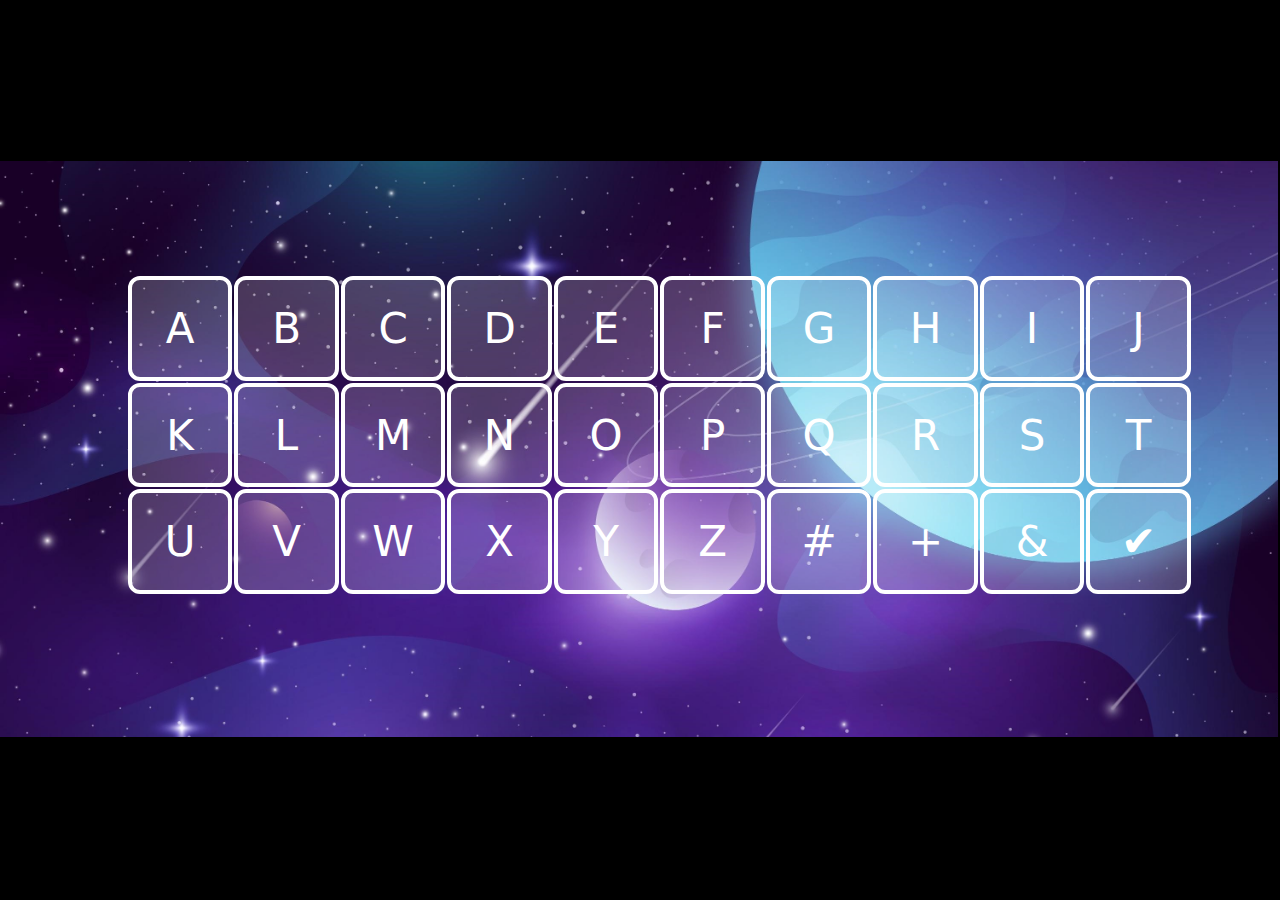
==== index.html @ 370e0429 "fixed random drops to include correct words" ====
<!DOCTYPE html>
<html lang="en">

<head>
    <meta charset="UTF-8" />
    <title>Artem's Picture Fall</title>
    <meta charset="UTF-8"
        name="viewport"
        content="width=device-width, user-scalable=no" />

    <script language="javascript"
        type="text/javascript"
        src="./important_files/picturefall_logic.js"></script>
    <script language="javascript"
        type="text/javascript"
        src="./important_files/keywords_config.js"></script>

    <link rel="stylesheet"
        href="./important_files/global_styles.css">
    </link>
</head>

<body>

    <div id="MAIN_WRAPPER">
        <div style="background-color: black"
            id="MAIN_SCREEN"></div>
    </div>
    <script>
        let TIME_PER_PLAYER = 61;

        let LEFT_PADDING = width * 0.1;
        let LETTER_WIDTH = width / 20;
        let COL_NUM = 10;
        let TOP_PADDING = height * 0.2;

        let SESSION_WORDS = [];
        let SESSION_LETTERS = [];
        let CURRENT_REQUIRED_WORDS = [];
        let SELECTED_LETTERS = [];
        let CURRENT_POINTS = 0;
        let TOTAL_POINTS = 0;
        let POINT_LEADERBOARD = [];

        let EXTRAS_MODE = false;
        let EXTRA_KEYWORDS_CONFIG = {};


        let CHOSEN_WORD_ARRAY = null;

        function setup() {
            LEFT_PADDING = width * 0.1;
            LETTER_WIDTH = width / 12;
            COL_NUM = 10;
            TOP_PADDING = height * 0.1;
            setupKeyboard().then((x) => {
                SELECTED_LETTERS = x.letters.split("").map((x) => x.toLowerCase());
                if (Object.keys(x).includes("words") && x.words !== undefined) {
                    CHOSEN_WORD_ARRAY = WORD_ARRAYS[x.words];
                    console.log(CHOSEN_WORD_ARRAY);
                    SELECTED_LETTERS = ["#"];
                }
                if (SELECTED_LETTERS.length === 0) {
                    SELECTED_LETTERS = ["&"];
                }
                x.removeFn();
                play();
                selectPlayLetter().then((y) => {
                    y.removeFn();
                    SESSION_LETTERS = y.letters;
                    startScreen().then(() => {
                        setPointsText(CURRENT_POINTS);
                        setStreakText(1);
                        IS_TIME_TICKING = true;
                        startDropping(y.letters);
                        toggleHeader();
                    });
                });
            });
        }

        let headerDiv = {};

        function toggleHeader() {
            if (checkObj(headerDiv)) {
                headerDiv.remove();
                headerDiv = {};
            } else {
                headerDiv = new Rectangle(0, 0, width, height / 5);
                headerDiv.set("backgroundColor", "rgba(255,255,255,0.5)");
                const LEFT_OFFSET = width / 3.4;
                CURRENT_REQUIRED_WORDS.forEach((word, i) => {
                    let letter = word.letter;
                    let url = word.url;
                    const IMAGE_WIDTH = width / 20;
                    const IMAGE_PADDING = width / 500;

                    function getXY(index) {
                        let offset = LEFT_OFFSET + width / 4 + width / 500;
                        let x = offset + (index % 5) * (IMAGE_WIDTH + IMAGE_PADDING);
                        let y = IMAGE_PADDING + ((i / 5) | 0) * IMAGE_WIDTH;
                        return {
                            x: x,
                            y: y,
                        };
                    }
                    let img = new Img(url, getXY(i).x, getXY(i).y, IMAGE_WIDTH).onLoad(() => {
                        img = img.asSquare();
                        //img.fromCenter();
                        img.set("backgroundColor", "rgba(125,125,255,0.5)");
                        img.set("borderRadius", r(width / 100) + "px");
                        headerDiv.attach(img);
                    });
                });
            }
        }

        let timeP = {};
        let SHOW_SPLIT_LINE = false;

        function setTimeText(num) {
            function makeString(num) {
                return num + "s";
            }
            let color = "black";
            if (num <= 15) {
                color = "yellow";
            }
            if (num <= 5) {
                color = "red";
            }
            if (checkObj(timeP)) {
                timeP.string = makeString(num);
                timeP.color = color;
                timeP.set("border", color + " solid 3px");
            } else {
                timeP = new P(makeString(CURRENT_POINTS + num), width / 2, width / 35, r(width / 20)).fromCenter();
                timeP.color = color;
                timeP.set("backgroundColor", "rgba(255,255,255,0.8)");
                timeP.set("border", color + " solid 3px");
                timeP.set("borderRadius", r(width / 50) + "px");
                timeP.zIndex = 100;
                let line = Line.fromAngle(timeP.width / 2, timeP.height, height, 90, 2);
                line.color = "black";
                line.set("border", "dashed white 3px");
                timeP.attach(line);
                line.zIndex = 99;
                if (!SHOW_SPLIT_LINE) line.set("display", "none");
                timeP.shape.addEventListener("click", () => {
                    if (SHOW_SPLIT_LINE) {
                        line.set("display", "none");
                    } else {
                        line.set("display", "");
                    }
                    SHOW_SPLIT_LINE = !SHOW_SPLIT_LINE;
                });
            }
        }

        let pointsP = {};
        let IS_ADDING_POINTS = false;
        let points_queue = [];

        function setPointsText(num, dontAdd) {
            function makeString(num) {
                return "Points: " + (num | 0) + "   ";
            }
            if (IS_ADDING_POINTS) {
                points_queue.push(num);
                return;
            }
            IS_ADDING_POINTS = true;
            let final_points = CURRENT_POINTS + num;
            let initial_points = CURRENT_POINTS;
            if (checkObj(pointsP)) {
                let chunk = num / 17;
                if (IS_TIME_TICKING) {
                    for (let i = 0; i < 18; i++) {
                        pointsP.set("textShadow", "lightgreen 0 0 5px");
                        if (i === 17 && !dontAdd) {
                            CURRENT_POINTS += num;
                            TOTAL_POINTS += num;
                        }
                        setTimeout(() => {
                            if (IS_TIME_TICKING) {
                                if (i === 17) {
                                    pointsP.string = makeString(final_points);
                                    pointsP.set("textShadow", "");
                                    IS_ADDING_POINTS = false;
                                    if (points_queue.length > 0) {
                                        let nextNum = points_queue.shift();
                                        setPointsText(nextNum);
                                    }
                                } else {
                                    initial_points += chunk;
                                    pointsP.string = makeString(initial_points | 0);
                                }
                            }
                        }, i * 30);
                    }
                } else {
                    if (!dontAdd) {
                        CURRENT_POINTS += num;
                        TOTAL_POINTS += num;
                    }
                }
            } else {
                pointsP = new P(makeString(CURRENT_POINTS + num), width / 50, width / 50, r(width / 20));
                pointsP.color = "blue";
                pointsP.set("backgroundColor", "rgba(255,255,255,0.8)");
                pointsP.set("border", "blue solid 3px");
                pointsP.set("borderRadius", r(width / 50) + "px");
                pointsP.zIndex = 100;
                IS_ADDING_POINTS = false;
                if (!dontAdd) {
                    CURRENT_POINTS += num;
                    TOTAL_POINTS += num;
                }
            }
        }

        let streakP = {};

        function setStreakText(num) {
            let string = "x" + (num | 0);
            let color = getValue('streakColor', num)
            if (checkObj(streakP)) {
                streakP.string = string;
                streakP.color = color;
                streakP.set("border", color + " solid 3px");
            } else {
                streakP = new P(string, width - width / 6, width / 50, r(width / 20));
                streakP.color = color;
                streakP.set("backgroundColor", "rgba(255,255,255,0.8)");
                streakP.set("border", color + " solid 3px");
                streakP.set("borderRadius", r(width / 50) + "px");
                streakP.zIndex = 100;
            }
        }

        function nextRelay() {
            stop();
            PLAYER_TIME_LEFT = TIME_PER_PLAYER;
            return new Promise((resolve) => {
                fadeScreen("rgba(0,0,0,0.7)", 15).then((fadeOut) => {
                    let goodJob = new P("Good Job!", width / 2, height * 0.1, r(width / 20) + "px").fromCenter();
                    goodJob.color = "lightgreen";
                    goodJob.zIndex = 16;
                    setTimeout(() => {
                        //SHOW THIS ROUNDS POINTS
                        let currentPointsP = new P("Your Points: 0", width / 2, height * 0.2, r(width / 22) + "px").fromCenter();
                        currentPointsP.zIndex = 16;
                        currentPointsP.color = "lightblue";
                        let chunk = CURRENT_POINTS / 60;
                        let counter = 0;
                        POINT_LEADERBOARD.push(CURRENT_POINTS);
                        for (let i = 0; i <= 60; i++) {
                            //DO INCREMENT
                            setTimeout(() => {
                                if (i === 60) {
                                    currentPointsP.string = "Your Points: " + r(CURRENT_POINTS);
                                    setTimeout(() => {
                                        //SHOW TOTAL POINTS FOR THIS SESSION
                                        let counter2 = TOTAL_POINTS - CURRENT_POINTS;
                                        let totalPointsP = new P("Everybody's Points: " + counter2, width / 2, height * 0.3, r(width / 22)).fromCenter();
                                        totalPointsP.zIndex = 16;
                                        totalPointsP.color = "lightred";
                                        let chunk = CURRENT_POINTS / 60;
                                        let topScoresP = new P("Top Scores", width * 0.8, height * 0.1, r(width / 30) + "px").fromCenter();
                                        let numPs = [];
                                        for (let i = 0; i <= 60; i++) {
                                            //show leaderboard
                                            topScoresP.zIndex = 19;
                                            POINT_LEADERBOARD.sort((a, b) => a < b).forEach((num, i) => {
                                                if (i > 9) return;
                                                let numP = new P(num, width * 0.8, height / 8 + (i + 1) * height * 0.07, r(width / 40) + "px").fromCenter();
                                                numP.zIndex = 19;
                                                numPs.push(numP);
                                            });
                                            //do decrement of current points and increment total points
                                            setTimeout(() => {
                                                if (i === 60) {
                                                    totalPointsP.string = "Everybody's Points: " + TOTAL_POINTS;
                                                    currentPointsP.string = "Your Points: " + 0;
                                                    setTimeout(() => {
                                                        currentPointsP.remove(); //delay this
                                                    }, 100);
                                                    resolve({
                                                        fadeOut: fadeOut,
                                                        removeFn: () => {
                                                            totalPointsP.remove();
                                                            goodJob.remove();
                                                            topScoresP.remove();
                                                            numPs.forEach((x) => {
                                                                x.remove();
                                                            });
                                                        },
                                                    });
                                                } else {
                                                    counter -= chunk;
                                                    counter2 += chunk;
                                                    currentPointsP.string = "Your Points: " + r(counter);
                                                    totalPointsP.string = "Total Points: " + r(counter2);
                                                }
                                            }, i * 17);
                                        }
                                    }, 3000);
                                } else {
                                    counter += chunk;
                                    currentPointsP.string = "Your Points: " + r(counter);
                                }
                            }, i * 17);
                        }
                    }, 500);
                });
            });
        }

        function startScreen() {
            let LETTER_WIDTH = width / 10;
            let yourGoal = new P("Your Goal:", width / 2, width * 0.1, r(width / 20)).fromCenter();
            yourGoal.zIndex = 16;
            yourGoal.color = "lightgreen";
            CURRENT_REQUIRED_WORDS = [];
            let stuffToDelete = [];
            stuffToDelete.push(yourGoal);
            SESSION_WORDS = shuffle(SESSION_WORDS)
            console.log(SESSION_WORDS)
            SESSION_WORDS.forEach((word, i) => {
                let letter = word.letter;
                let url = word.url

                function getXY(index) {
                    let x = width / 2 - LETTER_WIDTH * (Math.min(SESSION_WORDS.length / 2, 5) - (index % 10));
                    let y = height * 0.5 + LETTER_WIDTH * ((index / 10) | 0);
                    return {
                        x: x,
                        y: y,
                    };
                }
                let img = new Img(url, getXY(i).x, getXY(i).y, LETTER_WIDTH).onLoad(() => {
                    img = img.asSquare();
                    CURRENT_REQUIRED_WORDS.push(word);
                    img.shape.addEventListener("click", () => {
                        if (CURRENT_REQUIRED_WORDS.includes(word)) {
                            CURRENT_REQUIRED_WORDS.splice(CURRENT_REQUIRED_WORDS.indexOf(word), 1);
                            img.attachments.imgs[0].set("opacity", "0");
                        } else {
                            CURRENT_REQUIRED_WORDS.push(word);
                            img.attachments.imgs[0].set("opacity", "1");
                        }
                    });
                    img.zIndex = 16;
                    img.set("backgroundColor", "rgba(200,255,200,0.5)");
                    img.set("borderRadius", r(width / 100) + "px");
                    stuffToDelete.push(img);
                });
            });
            let goBtn = new P("GO", width * 0.05, height * 0.1, r(width / 20)).fromCenter();
            goBtn.zIndex = 16;
            goBtn.set("backgroundColor", "lightgreen");
            goBtn.color = "green";
            goBtn.set("borderColor", "green");
            goBtn.set("borderRadius", r(width / 100) + "px");
            stuffToDelete.push(goBtn);
            return new Promise((resolve) => {
                goBtn.shape.addEventListener("click", () => {
                    stuffToDelete.forEach((x) => {
                        x.remove();
                    });
                    resolve();
                });
            });
        }

        function createPathObjects(arrayOfWords) {
            let objs = [];
            arrayOfWords.forEach((word) => {
                let letter = word[0];
                let found = EXTRA_KEYWORDS_CONFIG[letter].filter((x) => x.name == word);
                if (found.length) {
                    objs.push(found[0]);
                } else {
                    console.error('didnt find ' + word)
                }
            });
            return objs;
        }

        function selectPlayLetter() {
            let stuffToDelete = [];
            SESSION_WORDS = [];
            let LAST_Y = TOP_PADDING
            return new Promise((resolve) => {
                let chosenFew = [];
                let imgs = [];
                SELECTED_LETTERS.forEach((letter, i) => {
                    let objectToProcess = {};
                    let ONLY_EXTRAS = false;
                    let pDiv = {};
                    let left_padding = width * 0.3;
                    if (SELECTED_LETTERS.length > 3) {
                        LETTER_WIDTH = width * 0.05
                    }
                    if (alphabet.split("").includes(letter)) {
                        pDiv = new P(letter.toUpperCase() + ": ", left_padding - LETTER_WIDTH, LAST_Y, LETTER_WIDTH).fromCenter();
                        objectToProcess = KEYWORDS_CONFIG[letter];
                        pDiv.color = "yellow";
                        stuffToDelete.push(pDiv);
                    } else if (["&"].includes(letter)) {
                        ONLY_EXTRAS = true;
                        left_padding = width * 0.2
                        objectToProcess = KEYWORDS_CONFIG['animals'];
                    } else if ((letter == "+")) {
                        ONLY_EXTRAS = true;
                        left_padding = width * 0.2
                        objectToProcess = KEYWORDS_CONFIG['characters'];
                    } else if (letter == '#') {
                        CHOSEN_WORD_ARRAY.forEach(word => {
                            //try main letter
                            if (KEYWORDS_CONFIG[word[0]][word]) {
                                objectToProcess[word] = KEYWORDS_CONFIG[word[0]][word]
                            } else {
                                //in cases like box is x, we need to search for it..
                                let all_words = {}
                                Object.keys(KEYWORDS_CONFIG).forEach(x => {
                                    Object.keys(KEYWORDS_CONFIG[x]).forEach(word => {
                                        all_words[word] = x
                                    })
                                })
                                if (all_words[word]) {
                                    objectToProcess[word] = all_words[word]
                                } else {
                                    console.log(word + ' doesnt exist')
                                }
                            }
                        })
                        KEYWORDS_CONFIG['#'] = objectToProcess
                        ONLY_EXTRAS = true;
                        left_padding = width * 0.2
                    }
                    let IMAGE_WIDTH = width * 0.06
                    if (SELECTED_LETTERS.length > 3) {
                        IMAGE_WIDTH = width * 0.04
                    }

                    shuffle(Object.keys(objectToProcess)).splice(0, 50).forEach((name, j) => {
                        let url = objectToProcess[name];
                        let x_index = ONLY_EXTRAS ? j % 10 : j % 8
                        let y_index = ONLY_EXTRAS ? (j / 10) | 0 : (j / 8) | 0

                        let img = new Img(url, left_padding + IMAGE_WIDTH * x_index, LAST_Y + LETTER_WIDTH * y_index, IMAGE_WIDTH).onLoad(() => {
                            img.name = name;
                            img = img.asSquare();
                            img.y -= LETTER_WIDTH / 2;
                            img.set("border", "solid transparent 3px");
                            let obj = {
                                name: name,
                                url: url,
                                letter: letter
                            }
                            img.shape.addEventListener("click", () => {
                                if (SESSION_WORDS.includes(obj)) {
                                    img.set("border", "solid transparent 3px");
                                    SESSION_WORDS.splice(SESSION_WORDS.indexOf(obj), 1);
                                    chosenFew.splice(SESSION_WORDS.indexOf(letter), 1);
                                } else {
                                    if (SESSION_WORDS.length >= 20) {
                                        let toRemove = SESSION_WORDS[0];
                                        imgs.filter((x) => x.name === toRemove)[0].shape.click();
                                    }
                                    SESSION_WORDS.push(obj);
                                    chosenFew.push(letter)
                                    img.set("border", "solid green 3px");
                                    img.set("borderRadius", width / 10 + "px");
                                }
                            });
                            stuffToDelete.push(img);
                        });
                        if (j == (Object.keys(objectToProcess)).splice(0, 50).length - 1) {
                            LAST_Y = LAST_Y + LETTER_WIDTH * (y_index + 1)
                        }
                        imgs.push(img);
                    });
                    if (!ONLY_EXTRAS) {
                        pDiv.shape.addEventListener("click", () => {
                            imgs.forEach((x) => {
                                console.log(x)
                                if (x.name[0] == letter) x.shape.click();
                            });
                        });
                    }
                    let checkDiv = new P("✔", 10, 10, r(width / 30) + "px");
                    checkDiv.color = "green";
                    stuffToDelete.push(checkDiv);
                    checkDiv.shape.addEventListener("click", () => {
                        resolve({
                            letters: chosenFew,
                            removeFn: () => {
                                stuffToDelete.forEach((x) => {
                                    x.remove();
                                });
                            },
                        });
                    });
                });
            });
        }

        function makeLetter(letter, x, y) {
            let div = new Square(x, y, LETTER_WIDTH - 10);
            div.set("border", "solid white " + r(width / 300) + "px");
            div.set("borderRadius", r(width / 100) + "px");
            div.set("display", "grid");
            div.set("justify-items", "center");
            div.set("backgroundColor", "rgba(255,255,255,0.2)");
            let l = new P(letter, 0, 0);
            l.set("position", "");
            l.set("color", "white");
            l.set("font-family", "sans");
            l.set("font-size", r(width / 30) + "px");
            l.set("padding", "0");
            l.set("margin", "auto 0");
            div.letter = letter;
            div.attach(l);
            return div;
        }

        function setupKeyboard() {
            let alphabet_divs = [];
            return new Promise((resolve) => {
                let selectedletters = "";
                let wordArray = undefined;
                (alphabet.toUpperCase() + "#+&✔").split("").forEach((letter, i) => {
                    let div = makeLetter(letter, LEFT_PADDING + LETTER_WIDTH * (i % COL_NUM), height * 0.2 + LETTER_WIDTH * ((i / COL_NUM) | 0));
                    div.shape.addEventListener("click", () => {
                        div.set("border", "green solid " + r(width / 300) + "px");
                        if (["+", "#", "&"].includes(letter)) {
                            selectedletters = letter;
                            //fancy way of setting the other numbers to white
                            alphabet_divs
                                .filter((x) => letter != x.letter)
                                .forEach((x) => {
                                    x.set("border", "white solid " + r(width / 300) + "px");
                                });
                            if (letter === "#") {
                                let d = new Div(width * 0.1, height * 0.1, width * 0.6, height * 0.6);
                                d.color = "white";
                                WORD_ARRAYS.forEach((x, i) => {
                                    let p = new P(x.slice(0, 5).join(', '), 0, i * d.height * 0.07)
                                    p.color = 'black'
                                    d.attach(p)
                                    p.shape.addEventListener('click', ev => {
                                        wordArray = i;
                                        console.log(i)
                                        d.remove();
                                    })
                                })
                            }
                        } else if (alphabet.toUpperCase().includes(letter)) {
                            if (selectedletters.includes(letter)) {
                                selectedletters = selectedletters.replace(letter, "");
                                div.set("border", "white solid " + r(width / 300) + "px");
                            } else {
                                if (selectedletters.length >= 4) {
                                    let toRemove = selectedletters[0];
                                    selectedletters = selectedletters.slice(1);
                                    alphabet_divs.filter((x) => x.letter === toRemove)[0].set("border", "white solid " + r(width / 300) + "px");
                                }
                                selectedletters += letter;
                            }
                        } else {
                            resolve({
                                letters: selectedletters,
                                words: wordArray,
                                removeFn: function () {
                                    alphabet_divs.forEach((div) => {
                                        div.remove();
                                    });
                                },
                            });
                        }
                    });
                    alphabet_divs.push(div);
                });
            });
        }



        let clickColumns = 15;
        let doubleClickPrevention = Array(clickColumns).fill({
            time: new Date(),
        });

        function createFaller(word_obj, fallSpeed, spinSpeed, extraPoints, color, theta, isBomb) {
            let speed = fallSpeed || getRandom(1, 3);
            let spin = spinSpeed || 0;
            theta = theta || 0;
            let faller = new FallingImg(getRandom(width * 0.1, width * 0.9), -height / 10, word_obj.name, speed, true);
            let letter = word_obj.letter;
            let url = word_obj.url
            FallingImg.createIcon(url, width / 10, width / 10, color || "blue").then((x) => {
                faller.hasNoBounds = true;
                faller.addSprite(x.fromCenter());
                faller.doFall();
                faller.angle = theta;
                faller.maxbounds.y = height * 1.2;
                faller.extraPoints = extraPoints;
                if (spin !== 0) {
                    faller.doSpin(36000, getRandom(-1) * spin);
                }
                THINGS_TO_UPDATE.push(faller);

                function handleClick() {
                    let time = doubleClickPrevention[(width / faller.x) | 0].time;
                    if (new Date() - time < 1000) {
                        console.log('too fast')
                        return;
                    }
                    doubleClickPrevention[(width / faller.x) | 0].time = new Date();
                    if (CURRENT_REQUIRED_WORDS.map(x => x.name).includes(word_obj.name)) {
                        handleCorrectWord(word_obj, faller);
                    } else {
                        handleIncorrectWord(word_obj, faller);
                    }
                    faller.kill();
                }
                if (isBomb) {
                    x.set("border", "solid red 5px");
                    let fire = new Img("./important_files/explosion.png", -width / 10, -width / 10, width / 10).onLoad(() => {
                        faller.addDeathImage(fire.shape);
                    });
                    handleClick = function (e) {
                        faller.kill();
                        showPoints(faller.x, faller.y, r(-CURRENT_POINTS / 4));
                        setPointsText(r(-CURRENT_POINTS / 4));
                        setStreakText(1);
                        CURRENT_STREAK = 0;
                        e.preventDefault();
                    };
                    let bomb = new Img("./important_files/bomb.png", width / 50, width / 50, width / 15);
                    x.attach(bomb);
                    bomb.set("opacity", "0.7");
                }
                x.shape.addEventListener("click", handleClick);
                x.shape.addEventListener("touchstart", handleClick);
            });
        }

        //======= DICTIONARIES ==========

        function getValue(dict, num) {
            let dictionary = {};
            switch (dict) {
                case 'streakColor':
                    dictionary = streakColorDict;
                    break;
                case 'multiplier':
                    dictionary = multiplierDict;
                    break;
                case 'pointsColor':
                    dictionary = pointsColorDict;
                    break;
            }
            return dictionary[Object.keys(dictionary).reduce((a, b) => {
                if (num >= a && num >= b) return Math.max(a, b);
                if (num >= a && num < b) return a;
                if (num >= b) return b;
            })]
        }

        const multiplierDict = {
            //if {key} and above, set multiplier to {value}
            1000: 64,
            50: 32,
            25: 16,
            12: 8,
            5: 4,
            3: 2,
            0: 1,
        };

        const streakColorDict = {
            //if {key} or above, return {value}
            15: 'red',
            7: 'deeppink',
            3: 'blue',
            1: 'green',
            0: 'grey',
        }

        const pointsColorDict = {
            //if {key} or above, return {value}
            100: 'yellow',
            80: 'purple',
            30: 'lightblue',
            10: 'lightgreen',
            0: 'green',
            '-1000': 'red'
        }

        function handleCorrectWord(word, data) {
            //calculate points later
            CURRENT_STREAK++;
            let extraPoints = 0;
            if (data.extraPoints) {
                extraPoints = data.extraPoints;
            }
            let numOfPoints = calculatePoints(true, CURRENT_STREAK, extraPoints);
            showPoints(data.x, data.y, numOfPoints);
            setPointsText(numOfPoints);
            setStreakText(getValue('multiplier', CURRENT_STREAK));
        }

        function handleIncorrectWord(word, data) {
            CURRENT_STREAK = 0;
            let numOfPoints = -10;
            showPoints(data.x, data.y, numOfPoints);
            setPointsText(numOfPoints);
            setStreakText(1);
        }

        let CURRENT_STREAK = 0;

        function calculatePoints(isCorrect, currentStreak, extras) {
            let extraPoints = extras || 0;
            return isCorrect * 1 * getValue('multiplier', currentStreak) + extraPoints + currentStreak;
        }

        let THINGS_TO_UPDATE = [];
        let current_time = 0;
        let IS_TIME_TICKING = false;
        let PLAYER_TIME_LEFT = TIME_PER_PLAYER;

        function loop(time) {
            let deltaT = time - current_time;
            current_time = time;
            if (IS_TIME_TICKING) {
                PLAYER_TIME_LEFT -= deltaT / 1000;
                setTimeText(PLAYER_TIME_LEFT | 0);
            }
            if (PLAYER_TIME_LEFT <= 0) {
                IS_TIME_TICKING = false;

                timeP.remove();
                streakP.remove();
                pointsP.remove();
                nextRelay().then((x) => {
                    THINGS_TO_UPDATE.forEach((x) => {
                        x.kill();
                    });
                    THINGS_TO_UPDATE = [];
                    toggleHeader();
                    let okBtn = new P("ok", width * 0.05, height * 0.05, r(width / 22) + "px").fromCenter();
                    okBtn.set("border", "solid green " + r(width / 300) + "px");
                    okBtn.set("borderRadius", r(width / 30) + "px");
                    okBtn.color = "green";
                    okBtn.set("backgroundColor", "lightgreen");
                    okBtn.shape.addEventListener("click", () => {
                        x.removeFn();
                        okBtn.remove();
                        startScreen().then(() => {
                            x.fadeOut();
                            PLAYER_TIME_LEFT = TIME_PER_PLAYER;
                            CURRENT_STREAK = 0;
                            CURRENT_POINTS = 0;
                            IS_ADDING_POINTS = false;
                            timeP = {};
                            streakP = {};
                            pointsP = {};
                            startDropping(SESSION_LETTERS);
                            setPointsText(CURRENT_POINTS, true);
                            setTimeText(PLAYER_TIME_LEFT);
                            setStreakText(1);
                            IS_TIME_TICKING = true;
                            toggleHeader();
                            current_time = window.performance.now();
                            play();
                        });
                    });
                    okBtn.zIndex = 16;
                });
            }

            for (let i = THINGS_TO_UPDATE.length - 1; i >= 0; i--) {
                THINGS_TO_UPDATE[i].update(deltaT);
                if (THINGS_TO_UPDATE[i].dead) {
                    THINGS_TO_UPDATE.splice(i, 1);
                }
            }
            if (LOOPING) requestAnimationFrame(loop);
        }

        let VARIOUS_LOOPS = [];

        function startDropping(letter) {
            let letters = [];
            if (letter instanceof Array) {
                letters = letter.map((x) => x.toLowerCase());
            } else {
                if (!alphabet.includes(letter) || letter.length > 1) {
                    console.error(letter + " is not a letter");
                    return;
                }
                letters = [letter.toLowerCase()];
            }
            if (letters.includes('&')) {
                letters = letters.map(x => x == '&' ? 'animals' : x)
            }
            if (letters.includes('+')) {
                letters = letters.map(x => x == '+' ? 'characters' : x)
            }
            let listOfWords = []
            letters.forEach(letter => {
                Object.keys(KEYWORDS_CONFIG[letter]).forEach(word => {
                    listOfWords.push({
                        letter: letter,
                        name: word,
                        url: KEYWORDS_CONFIG[letter][word]
                    })
                })
            })

            let interval = setInterval(() => {
                let config = getFallerConfig();

                createFaller(
                    getRandom(10) >= 1 ? getRandom(listOfWords) : getRandom(CURRENT_REQUIRED_WORDS), //10% chance to gave a fast falling correct word
                    config.speed,
                    config.spin,
                    config.extraPoints,
                    config.extraPoints > 50 ? "yellow" : "grey",
                    config.angle,
                    config.isBomb
                );
            }, 900);
            VARIOUS_LOOPS.push(interval);
            //loop for dropping the correct words
            let correctWordDelay = 2300; //no round values for fewer patterns
            let onlyCorrectDrop = setInterval(() => {
                if (CURRENT_REQUIRED_WORDS.length == 0) return;
                let config = getFallerConfig(2);
                createFaller(getRandom(CURRENT_REQUIRED_WORDS), config.speed, config.spin, 10, "blue", config.angle, config.isBomb);
            }, correctWordDelay);
            VARIOUS_LOOPS.push(onlyCorrectDrop);
            if (EXTRAS_MODE) {
                //usually means that the random loop wont drop the correct word often, so another loop is needed
                let secondCorrectDrop = setInterval(() => {
                    if (CURRENT_REQUIRED_WORDS.length == 0) return;
                    let config = getFallerConfig(3);
                    createFaller(getRandom(CURRENT_REQUIRED_WORDS), config.speed, config.spin, 10, "blue", config.angle, config.isBomb);
                }, (correctWordDelay * 1.33 | 0));
                VARIOUS_LOOPS.push(secondCorrectDrop);
            }
            let completelyWrong = setInterval(() => {
                let config = getFallerConfig(0.8);
                let wrongAlpha = alphabet.split("").filter((x) => !letters.includes(x));
                let listOfWords = []
                let wrongLetter = getRandom(wrongAlpha)
                Object.keys(KEYWORDS_CONFIG[wrongLetter]).forEach(word => {
                    listOfWords.push({
                        letter: wrongLetter,
                        name: word,
                        url: KEYWORDS_CONFIG[wrongLetter][word]
                    })
                })
                createFaller(getRandom(listOfWords), config.speed, config.spin, 10, getRandom(["blue", "grey", "green", "yellow"]), config.angle, false);
            }, 4100);
            VARIOUS_LOOPS.push(completelyWrong);
        }

        function stopDropping() {
            VARIOUS_LOOPS.forEach((x) => {
                clearInterval(x);
            });
        }

        stop = () => {
            LOOPING = false;
            stopDropping();
        };



        function getFallerConfig(multiplier) {
            if (multiplier === undefined) multiplier = 1;
            let rand = getRandom() * multiplier; //if multiplier is larger, higher chance of lower diifculty
            if (rand < 0.1) {
                //10%
                return {
                    speed: getRandom(5, 7),
                    spin: getRandom(8, 10),
                    extraPoints: r(getRandom(30, 55)),
                    angle: getRandom([0, 90, 270, 180, 45]),
                    isBomb: getRandom(10) === 0 ? true : false,
                };
            } else if (rand < 0.3) {
                //20%
                return {
                    speed: getRandom(3, 4),
                    spin: getRandom(5, 7),
                    extraPoints: r(getRandom(3, 5)),
                    angle: getRandom([0, 90, 270, 180]),
                    isBomb: getRandom(15) === 0 ? true : false,
                };
            } else if (rand < 0.5) {
                //20%
                return {
                    speed: getRandom(1, 2),
                    spin: getRandom(1, 2),
                    extraPoints: r(getRandom(1, 2)),
                    angle: getRandom([0, 90, 270, 180]),
                    isBomb: getRandom(20) === 0 ? true : false,
                };
            } else if (rand < 0.75) {
                //25%
                return {
                    speed: getRandom(1, 2),
                    spin: 0,
                    extraPoints: 1,
                    angle: getRandom([0, 90, 270, 180]),
                    isBomb: getRandom(40) === 0 ? true : false,
                };
            } else {
                //25%
                return {
                    speed: getRandom(1, 2),
                    spin: 0,
                    extraPoints: 0,
                    angle: 0,
                    isBomb: getRandom(50) === 0 ? true : false,
                };
            }
        }

        function showPoints(x, y, points) {
            if (typeof points !== "number") {
                console.error(letter + " is not a number");
                return;
            }
            let pointDiv = new P(points, x, y, r(width / 20) + "px").fromCenter();
            pointDiv.color = getValue('pointsColor', points);
            pointDiv.set("textShadow", "white 0 0 3px");
            pointDiv.set("fontStyle", "bolder");
            let pointLoop = setInterval(() => {
                pointDiv.y -= 1;
            }, 50);
            setTimeout(() => {
                pointDiv.remove();
                clearInterval(pointLoop);
            }, 1000);
        }

        function play() {
            LOOPING = true;
            loop()
        }

        setupBody(id("MAIN_SCREEN")).then(() => {
            let background = "ac_background" + getRandom(5) + ".jpg";
            DOMObjectGlobals.body.style.backgroundColor = "black";
            DOMObjectGlobals.body.style.backgroundImage = "url(\"./important_files/space_bgs/" + background.toString() + '")';
            DOMObjectGlobals.body.style.backgroundSize = width + "px auto";
            DOMObjectGlobals.body.style.backgroundRepeat = "no-repeat";
            setup();
        });

    </script>
</body>

</html>
---- important_files/global_styles.css ----
body {
  overflow: hidden;
  padding: 0;
  margin: 0;
  background-color: black;
}
#MAIN_SCREEN {
  position: relative;
  overflow: hidden;
  height: calc(44.9vw + 1px);
  width: calc(100vw + 1px);
  border: black solid 1px;
  margin: 0;
  padding: 0;
  top: -1px;
  left: -1px;
  max-width: 222vh;
  max-height: 100vh;
}
#MAIN_WRAPPER {
  display: flex;
  align-content: center;
  align-items: center;
  justify-content: center;
  width: 100%;
  height: 100vh;
}
.bluebtn {
  z-index: 100000;
  position: absolute;
  left: 0%;
  top: 82%;
  max-height: 40px;
  max-width: 70px;
  border-radius: 20px;
  background-color: #00b7ff;
  border: blue solid 4px;
  color: darkblue;
  font-size: 1em;
  font-family: "Minion Pro";
}

#jmpleft {
}
#jmpright {
  left: 143px;
}
#jump {
  left: 71px;
}
#hover {
  left: 75px;
  top: 76%;
}
#powerup {
  background-color: orange;
  top: 90%;
}
#shootright {
  background-color: red;
  top: 90%;
  left: 71px;
}
#shield {
  top: 90%;
  left: 143px;
  background-color: green;
}
#playpause {
  top: 0%;
  max-height: 25px;
}

.at_top {
  top: 0px;
}
.locked {
  height: 100%;
  width: 100%;
  overflow: hidden;
}
* {
  -webkit-touch-callout: none;
  -webkit-user-select: none;
  -khtml-user-select: none;
  -moz-user-select: none;
  -ms-user-select: none;
  user-select: none;
}

@keyframes grow {
  to {
    left: -50vw;
    top: -20vw;
    width: 100vw;
  }
}
@keyframes grow2 {
  to {
    left: 15vw;
    top: 24vw;
    width: 24vw;
  }
}
@keyframes grow3 {
  to {
    left: -80vw;
    top: -30vw;
    width: 200vw;
  }
}
@keyframes zoombg {
  from {
    background-position: 0 0;
    background-size: auto 100%;
  }
  to {
    background-position: -50vw 100%;
    background-size: auto 200%;
  }
}
@keyframes fadeOut {
  to {
    opacity: 0;
  }
}
@keyframes fadeIn {
  from {
    opacity: 0;
  }
}

@keyframes fadeInOut {
  0% {
    opacity: 0;
  }
  50% {
    opacity: 1;
  }
  100% {
    opacity: 0;
  }
}

@keyframes growIn {
  from {
    width: 0;
  }
}

@keyframes growOut {
  to {
    width: 0;
  }
}

@font-face {
  font-family: "quikhand";
  src: url("./fonts/quikhand.ttf") format("truetype");
}

@font-face {
  font-family: "mk1";
  src: url("./fonts/mk1.ttf") format("truetype");
}

#nextbtn {
  border-radius: 50%;
  color: blue;
  border: darkblue 4px solid;
  background-color: lightblue;
  width: 75px;
}

.smoothed {
  transition: 1s;
}
.slowsmoothed {
  transition: 2s;
}
.fastsmoothed {
  transition: 0.2s;
}
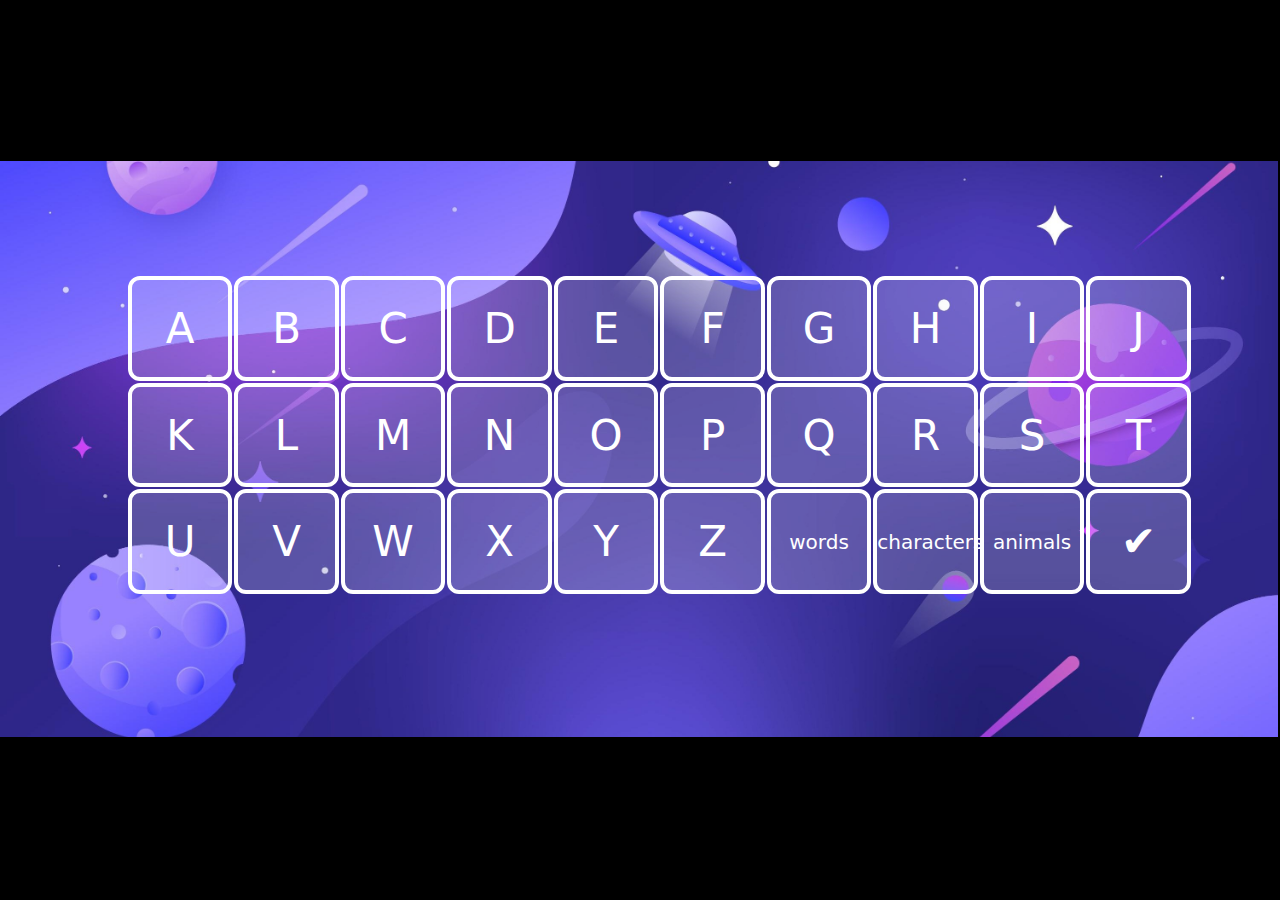
==== commit aa14a9bc: "removed 1000 lines of unused code" ====
--- a/index.html
+++ b/index.html
@@ -272,7 +272,7 @@
                                             //show leaderboard
                                             topScoresP.zIndex = 19;
                                             POINT_LEADERBOARD.sort((a, b) => a < b).forEach((num, i) => {
-                                                if (i > 9) return;
+                                                if (i > 11) return;
                                                 let numP = new P(num, width * 0.8, height / 8 + (i + 1) * height * 0.07, r(width / 40) + "px").fromCenter();
                                                 numP.zIndex = 19;
                                                 numPs.push(numP);
@@ -532,7 +532,30 @@
                 let selectedletters = "";
                 let wordArray = undefined;
                 (alphabet.toUpperCase() + "#+&✔").split("").forEach((letter, i) => {
-                    let div = makeLetter(letter, LEFT_PADDING + LETTER_WIDTH * (i % COL_NUM), height * 0.2 + LETTER_WIDTH * ((i / COL_NUM) | 0));
+                    let div
+                    if (["+", "#", "&"].includes(letter)) {
+                        switch (letter) {
+                            case '#':
+                                div = makeLetter('words', LEFT_PADDING + LETTER_WIDTH * (i % COL_NUM), height * 0.2 + LETTER_WIDTH * ((i / COL_NUM) | 0));
+                                div.letter = letter
+                                div.attachments.texts[0].shape.style.fontSize = '20px'
+                                break;
+                            case '+':
+                                div = makeLetter('characters', LEFT_PADDING + LETTER_WIDTH * (i % COL_NUM), height * 0.2 + LETTER_WIDTH * ((i / COL_NUM) | 0));
+                                div.attachments.texts[0].shape.style.fontSize = '20px'
+                                div.letter = letter
+                                break;
+                            case '&':
+                                div = makeLetter('animals', LEFT_PADDING + LETTER_WIDTH * (i % COL_NUM), height * 0.2 + LETTER_WIDTH * ((i / COL_NUM) | 0));
+                                div.attachments.texts[0].shape.style.fontSize = '20px'
+                                div.letter = letter
+                                break;
+
+                        }
+
+                    } else {
+                        div = makeLetter(letter, LEFT_PADDING + LETTER_WIDTH * (i % COL_NUM), height * 0.2 + LETTER_WIDTH * ((i / COL_NUM) | 0));
+                    }
                     div.shape.addEventListener("click", () => {
                         div.set("border", "green solid " + r(width / 300) + "px");
                         if (["+", "#", "&"].includes(letter)) {
@@ -544,10 +567,12 @@
                                     x.set("border", "white solid " + r(width / 300) + "px");
                                 });
                             if (letter === "#") {
-                                let d = new Div(width * 0.1, height * 0.1, width * 0.6, height * 0.6);
-                                d.color = "white";
+                                let d = new Div(width * 0.2, height * 0.2, width * 0.6, height * 0.6);
+                                d.color = 'rgba(255,255,255,0.9)'
+                                d.shape.setAttribute('id', 'word_select')
                                 WORD_ARRAYS.forEach((x, i) => {
-                                    let p = new P(x.slice(0, 5).join(', '), 0, i * d.height * 0.07)
+                                    let p = new P(x.slice(0, 5).join(', '), 0, i * d.height * 0.07).withNoCss()
+                                    console.log(p)
                                     p.color = 'black'
                                     d.attach(p)
                                     p.shape.addEventListener('click', ev => {
--- a/important_files/global_styles.css
+++ b/important_files/global_styles.css
@@ -25,159 +25,20 @@
   width: 100%;
   height: 100vh;
 }
-.bluebtn {
-  z-index: 100000;
-  position: absolute;
-  left: 0%;
-  top: 82%;
-  max-height: 40px;
-  max-width: 70px;
-  border-radius: 20px;
-  background-color: #00b7ff;
-  border: blue solid 4px;
-  color: darkblue;
-  font-size: 1em;
-  font-family: "Minion Pro";
+
+#word_select {
+  padding: 1rem;
+  box-sizing: border-box;
+  border-radius: 1rem;
+  background-color: rgba(255, 255, 255, 0.9);
+  border: white solid 0.3vw;
+  overflow-y: scroll;
 }
-
-#jmpleft {
-}
-#jmpright {
-  left: 143px;
-}
-#jump {
-  left: 71px;
-}
-#hover {
-  left: 75px;
-  top: 76%;
-}
-#powerup {
-  background-color: orange;
-  top: 90%;
-}
-#shootright {
-  background-color: red;
-  top: 90%;
-  left: 71px;
-}
-#shield {
-  top: 90%;
-  left: 143px;
-  background-color: green;
-}
-#playpause {
-  top: 0%;
-  max-height: 25px;
-}
-
-.at_top {
-  top: 0px;
-}
-.locked {
-  height: 100%;
-  width: 100%;
-  overflow: hidden;
+#word_select > p {
+  padding: 0;
+  margin-top: 1vw;
+  font-size: 1.5vw;
 }
 * {
-  -webkit-touch-callout: none;
-  -webkit-user-select: none;
-  -khtml-user-select: none;
-  -moz-user-select: none;
-  -ms-user-select: none;
   user-select: none;
 }
-
-@keyframes grow {
-  to {
-    left: -50vw;
-    top: -20vw;
-    width: 100vw;
-  }
-}
-@keyframes grow2 {
-  to {
-    left: 15vw;
-    top: 24vw;
-    width: 24vw;
-  }
-}
-@keyframes grow3 {
-  to {
-    left: -80vw;
-    top: -30vw;
-    width: 200vw;
-  }
-}
-@keyframes zoombg {
-  from {
-    background-position: 0 0;
-    background-size: auto 100%;
-  }
-  to {
-    background-position: -50vw 100%;
-    background-size: auto 200%;
-  }
-}
-@keyframes fadeOut {
-  to {
-    opacity: 0;
-  }
-}
-@keyframes fadeIn {
-  from {
-    opacity: 0;
-  }
-}
-
-@keyframes fadeInOut {
-  0% {
-    opacity: 0;
-  }
-  50% {
-    opacity: 1;
-  }
-  100% {
-    opacity: 0;
-  }
-}
-
-@keyframes growIn {
-  from {
-    width: 0;
-  }
-}
-
-@keyframes growOut {
-  to {
-    width: 0;
-  }
-}
-
-@font-face {
-  font-family: "quikhand";
-  src: url("./fonts/quikhand.ttf") format("truetype");
-}
-
-@font-face {
-  font-family: "mk1";
-  src: url("./fonts/mk1.ttf") format("truetype");
-}
-
-#nextbtn {
-  border-radius: 50%;
-  color: blue;
-  border: darkblue 4px solid;
-  background-color: lightblue;
-  width: 75px;
-}
-
-.smoothed {
-  transition: 1s;
-}
-.slowsmoothed {
-  transition: 2s;
-}
-.fastsmoothed {
-  transition: 0.2s;
-}
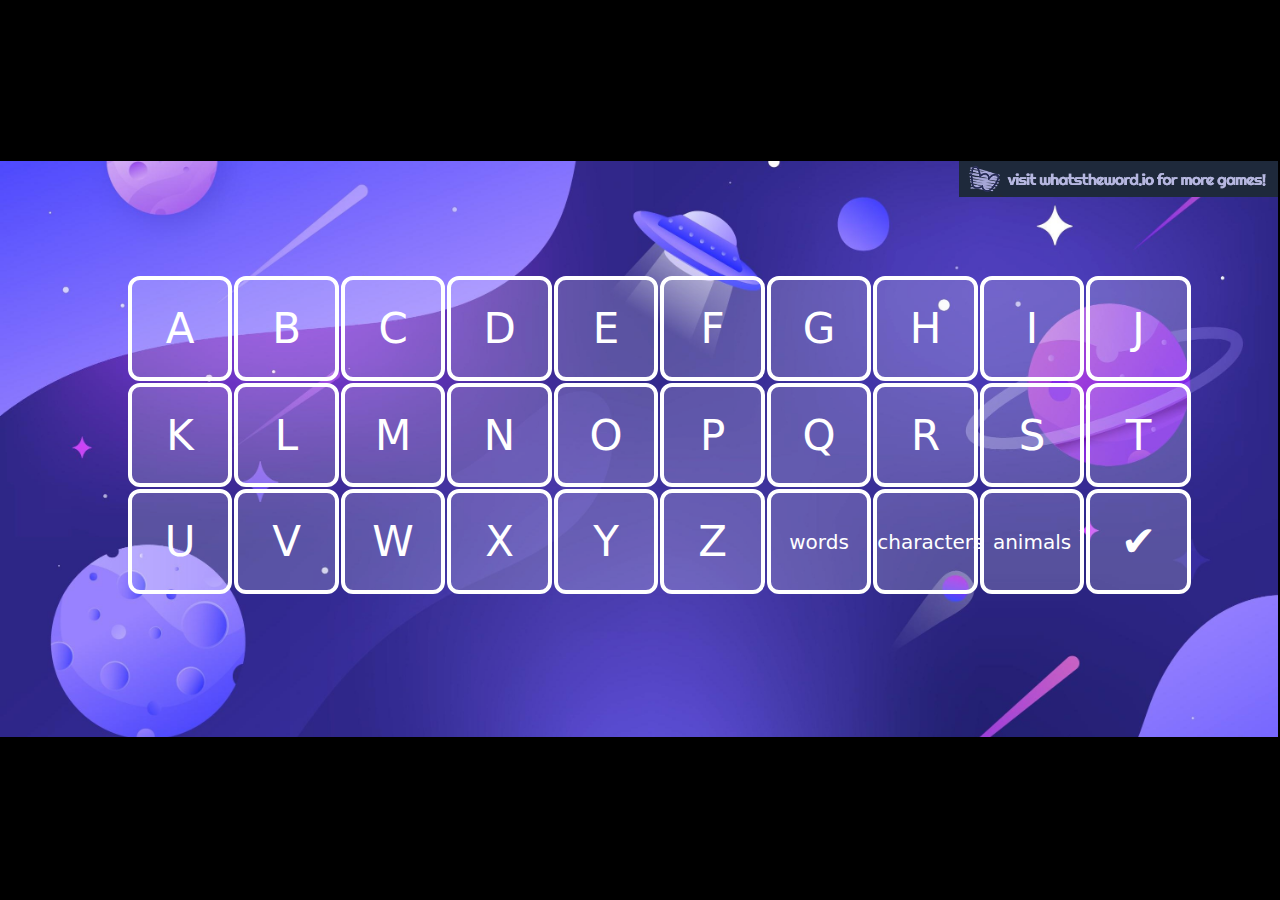
==== commit c8aa90bf: "added github pages link" ====
--- a/index.html
+++ b/index.html
@@ -3,7 +3,7 @@
 
 <head>
     <meta charset="UTF-8" />
-    <title>Artem's Picture Fall</title>
+    <title>Picture Fall</title>
     <meta charset="UTF-8"
         name="viewport"
         content="width=device-width, user-scalable=no" />
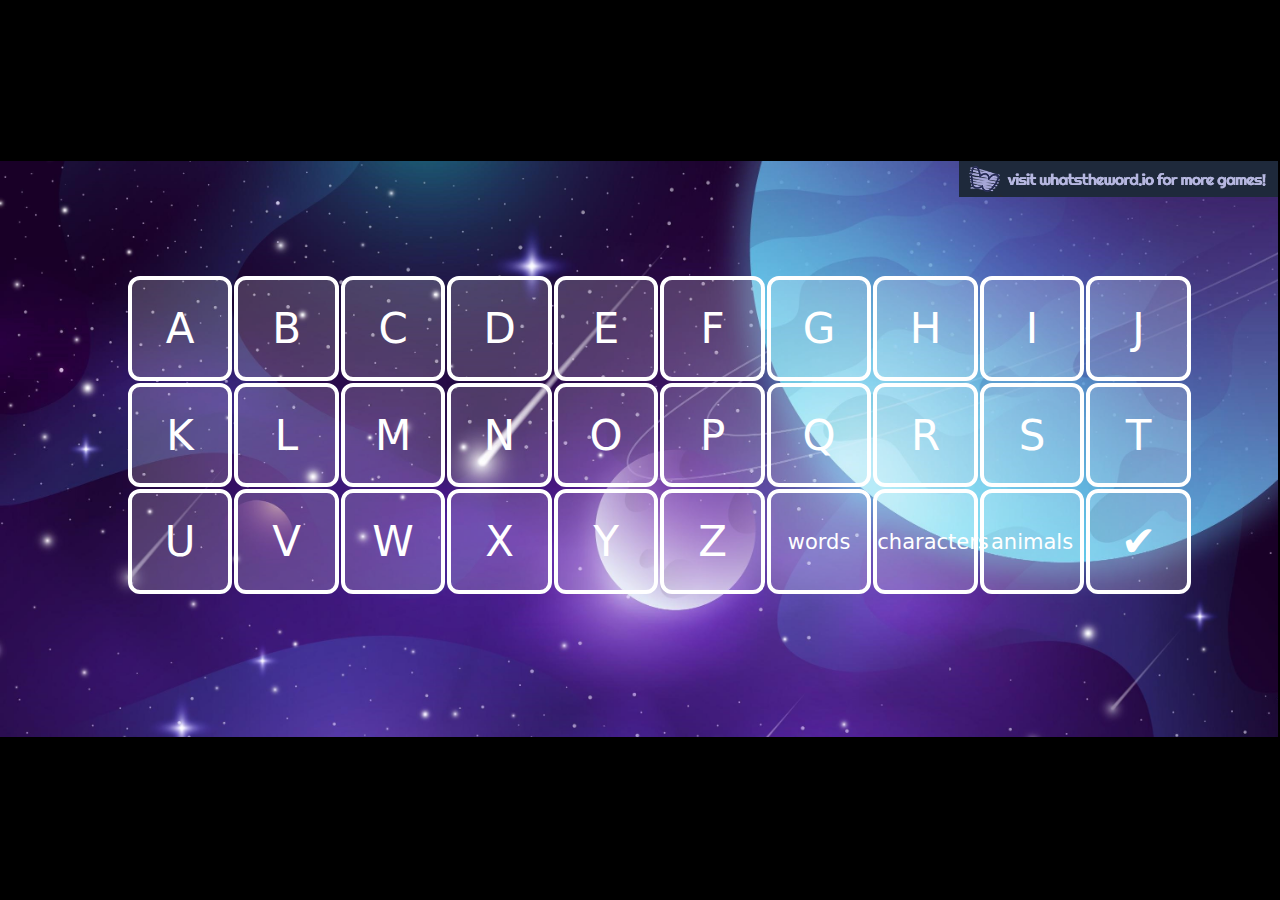
==== commit d5344300: "fixed timer issue and some styling" ====
--- a/index.html
+++ b/index.html
@@ -176,7 +176,7 @@
                 let chunk = num / 17;
                 if (IS_TIME_TICKING) {
                     for (let i = 0; i < 18; i++) {
-                        pointsP.set("textShadow", "lightgreen 0 0 5px");
+                        pointsP.set("textShadow", "lightgreen 0 0 " + r(width / 200) + 'px');
                         if (i === 17 && !dontAdd) {
                             CURRENT_POINTS += num;
                             TOTAL_POINTS += num;
@@ -391,6 +391,12 @@
             let stuffToDelete = [];
             SESSION_WORDS = [];
             let LAST_Y = TOP_PADDING
+            if (SELECTED_LETTERS.length == 1) {
+                LAST_Y = height * 0.3
+            } else if (SELECTED_LETTERS.length == 2) {
+                LAST_Y = height * 0.2
+
+            }
             return new Promise((resolve) => {
                 let chosenFew = [];
                 let imgs = [];
@@ -538,16 +544,16 @@
                             case '#':
                                 div = makeLetter('words', LEFT_PADDING + LETTER_WIDTH * (i % COL_NUM), height * 0.2 + LETTER_WIDTH * ((i / COL_NUM) | 0));
                                 div.letter = letter
-                                div.attachments.texts[0].shape.style.fontSize = '20px'
+                                div.attachments.texts[0].shape.style.fontSize = r(width / 60) + 'px'
                                 break;
                             case '+':
                                 div = makeLetter('characters', LEFT_PADDING + LETTER_WIDTH * (i % COL_NUM), height * 0.2 + LETTER_WIDTH * ((i / COL_NUM) | 0));
-                                div.attachments.texts[0].shape.style.fontSize = '20px'
+                                div.attachments.texts[0].shape.style.fontSize = r(width / 60) + 'px'
                                 div.letter = letter
                                 break;
                             case '&':
                                 div = makeLetter('animals', LEFT_PADDING + LETTER_WIDTH * (i % COL_NUM), height * 0.2 + LETTER_WIDTH * ((i / COL_NUM) | 0));
-                                div.attachments.texts[0].shape.style.fontSize = '20px'
+                                div.attachments.texts[0].shape.style.fontSize = r(width / 60) + 'px'
                                 div.letter = letter
                                 break;
 
@@ -637,10 +643,9 @@
                 }
                 THINGS_TO_UPDATE.push(faller);
 
-                function handleClick() {
+                function handleClick(e) {
                     let time = doubleClickPrevention[(width / faller.x) | 0].time;
-                    if (new Date() - time < 1000) {
-                        console.log('too fast')
+                    if (new Date() - time < 500) { //prevent accidental doubleclicking that happens with poor touchscreens
                         return;
                     }
                     doubleClickPrevention[(width / faller.x) | 0].time = new Date();
@@ -650,19 +655,23 @@
                         handleIncorrectWord(word_obj, faller);
                     }
                     faller.kill();
+                    e.preventDefault();
+                    e.stopPropagation()
                 }
                 if (isBomb) {
-                    x.set("border", "solid red 5px");
+                    x.set("border", "solid red " + r(width / 200) + 'px');
                     let fire = new Img("./important_files/explosion.png", -width / 10, -width / 10, width / 10).onLoad(() => {
                         faller.addDeathImage(fire.shape);
                     });
                     handleClick = function (e) {
+                        let pointsLost = Math.max(200, (Math.min(0, r(-CURRENT_POINTS / 4)))) // 0 < x < 200
                         faller.kill();
-                        showPoints(faller.x, faller.y, r(-CURRENT_POINTS / 4));
-                        setPointsText(r(-CURRENT_POINTS / 4));
+                        showPoints(faller.x, faller.y, pointsLost);
+                        setPointsText(pointsLost);
                         setStreakText(1);
                         CURRENT_STREAK = 0;
                         e.preventDefault();
+                        e.stopPropagation()
                     };
                     let bomb = new Img("./important_files/bomb.png", width / 50, width / 50, width / 15);
                     x.attach(bomb);
@@ -979,7 +988,7 @@
 
         function play() {
             LOOPING = true;
-            loop()
+            requestAnimationFrame(loop)
         }
 
         setupBody(id("MAIN_SCREEN")).then(() => {
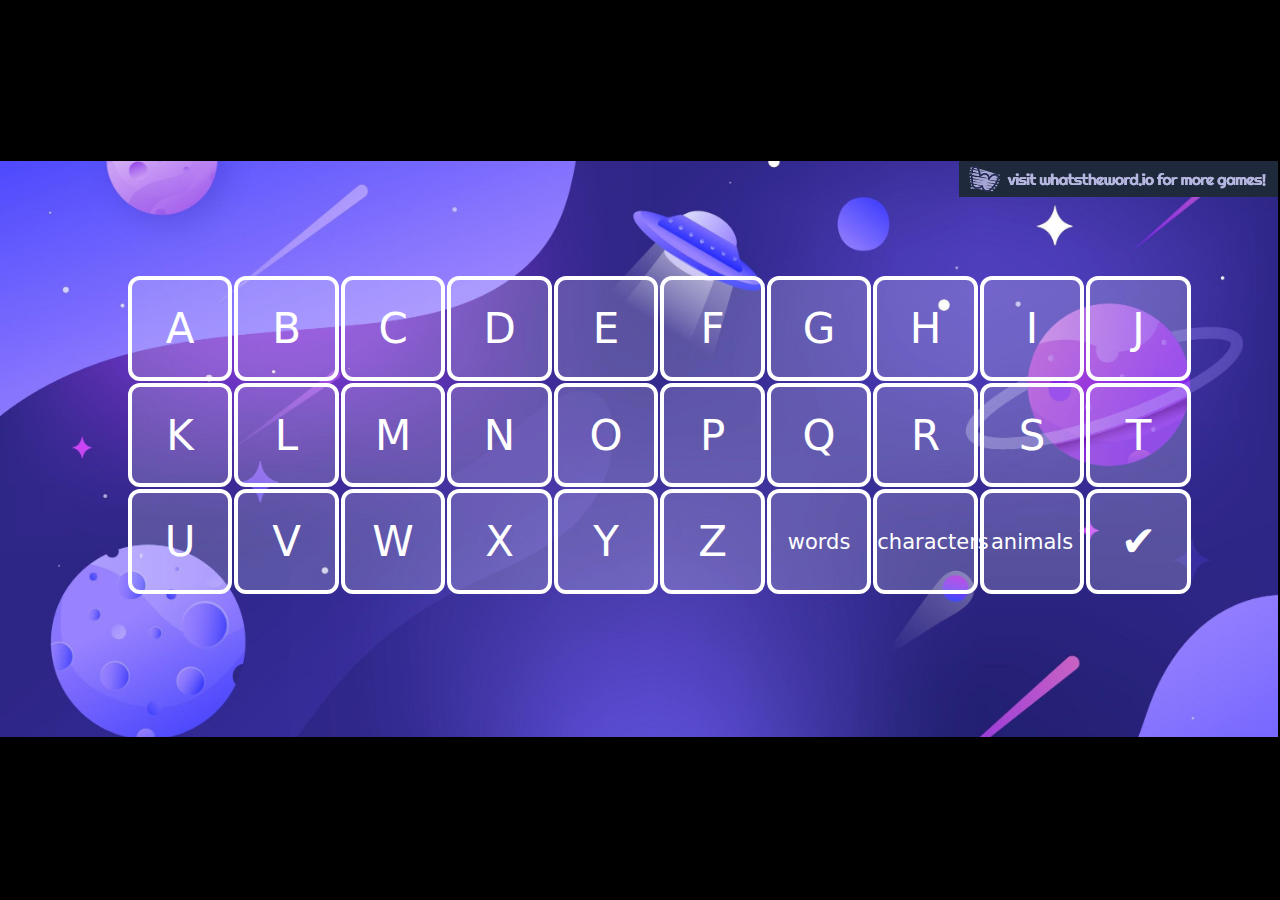
==== commit e25be526: "fixed issue with special cases" ====
--- a/index.html
+++ b/index.html
@@ -391,9 +391,9 @@
             let stuffToDelete = [];
             SESSION_WORDS = [];
             let LAST_Y = TOP_PADDING
-            if (SELECTED_LETTERS.length == 1) {
+            if (SELECTED_LETTERS.length == 1 && !SELECTED_LETTERS.filter(x => ['#', '+', '&'].includes(x)).length) {
                 LAST_Y = height * 0.3
-            } else if (SELECTED_LETTERS.length == 2) {
+            } else if (SELECTED_LETTERS.length == 2 && !SELECTED_LETTERS.filter(x => ['#', '+', '&'].includes(x)).length) {
                 LAST_Y = height * 0.2
 
             }
@@ -664,7 +664,7 @@
                         faller.addDeathImage(fire.shape);
                     });
                     handleClick = function (e) {
-                        let pointsLost = Math.max(200, (Math.min(0, r(-CURRENT_POINTS / 4)))) // 0 < x < 200
+                        let pointsLost = Math.max(-200, (Math.min(0, r(-CURRENT_POINTS / 4)))) // -200 < x < 0
                         faller.kill();
                         showPoints(faller.x, faller.y, pointsLost);
                         setPointsText(pointsLost);
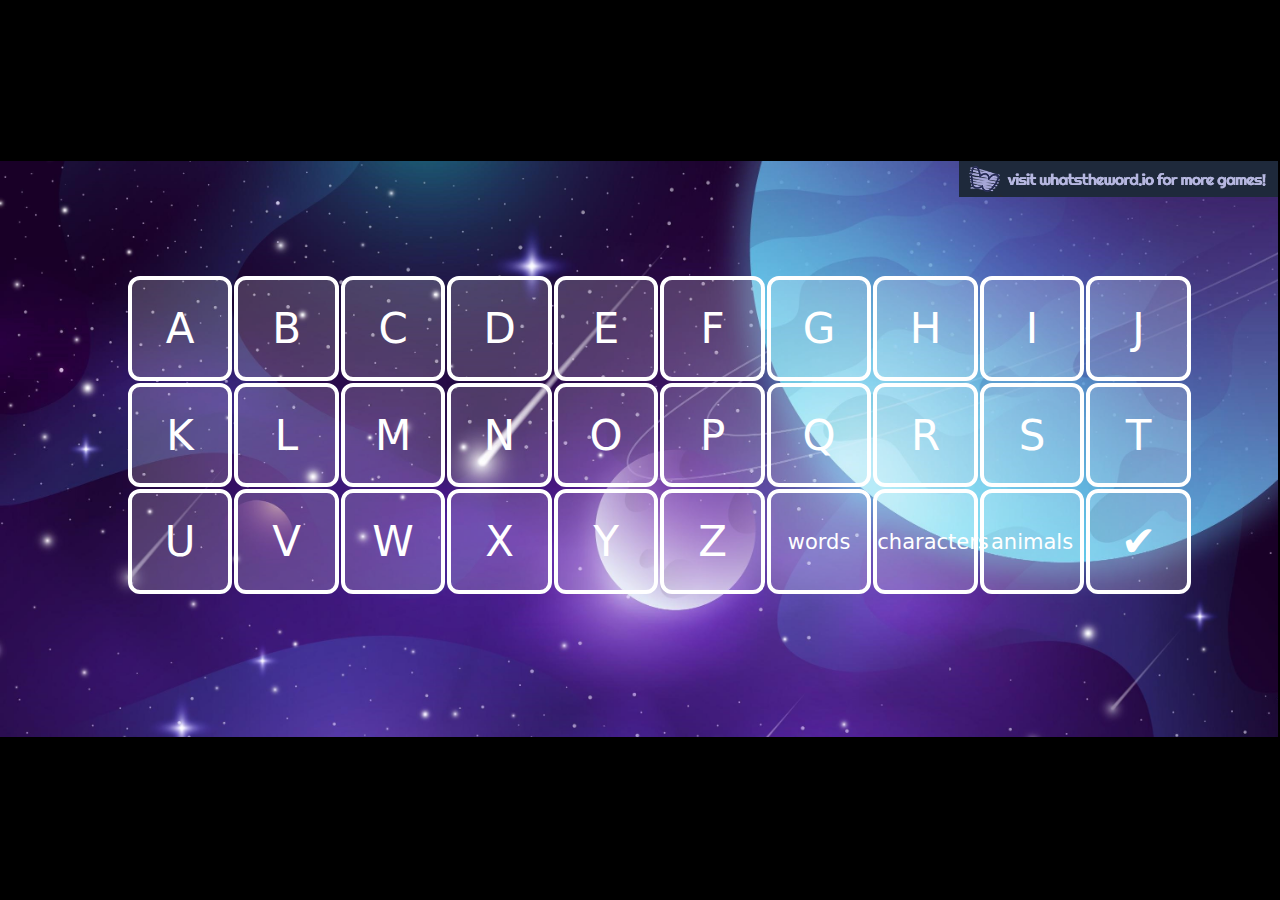
==== commit 150ef7db: "fixed padding issue" ====
--- a/index.html
+++ b/index.html
@@ -404,7 +404,7 @@
                     let objectToProcess = {};
                     let ONLY_EXTRAS = false;
                     let pDiv = {};
-                    let left_padding = width * 0.3;
+                    let left_padding = width * 0.19;
                     if (SELECTED_LETTERS.length > 3) {
                         LETTER_WIDTH = width * 0.05
                     }
@@ -452,8 +452,8 @@
 
                     shuffle(Object.keys(objectToProcess)).splice(0, 50).forEach((name, j) => {
                         let url = objectToProcess[name];
-                        let x_index = ONLY_EXTRAS ? j % 10 : j % 8
-                        let y_index = ONLY_EXTRAS ? (j / 10) | 0 : (j / 8) | 0
+                        let x_index = ONLY_EXTRAS ? j % 10 : SELECTED_LETTERS.length > 3 ? (j % 12) : j % 10
+                        let y_index = ONLY_EXTRAS ? (j / 10) | 0 : SELECTED_LETTERS.length > 3 ? ((j / 12) | 0) : (j / 10) | 0
 
                         let img = new Img(url, left_padding + IMAGE_WIDTH * x_index, LAST_Y + LETTER_WIDTH * y_index, IMAGE_WIDTH).onLoad(() => {
                             img.name = name;
